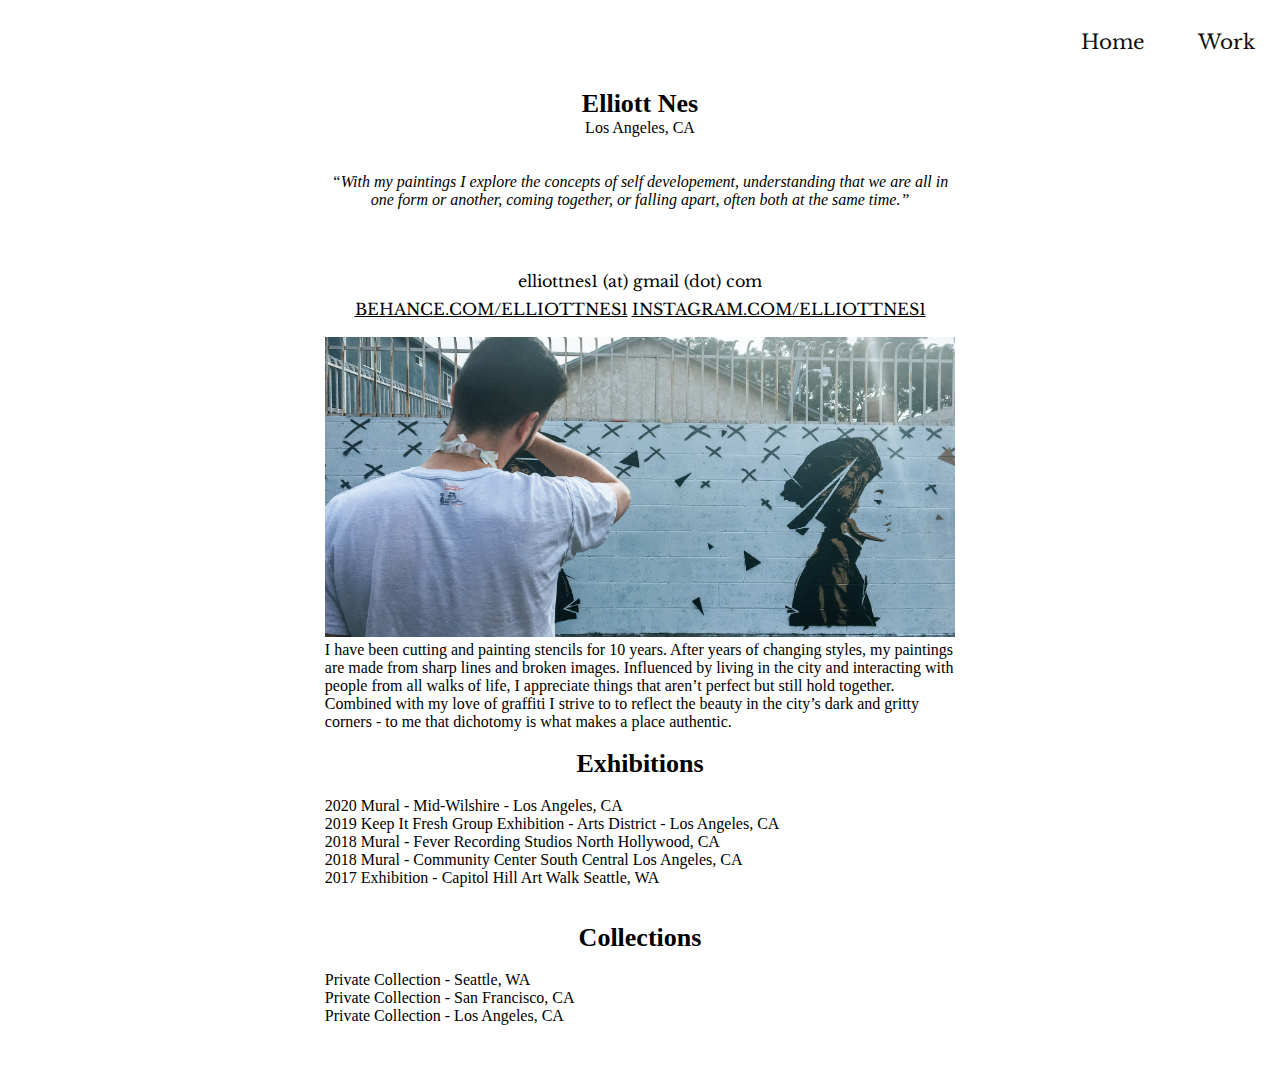
==== contact.html @ 72572454 "Ready for QA" ====
<!doctype html>

<html lang="en">

<head>
  <meta charset="utf-8">
  <title>Elliott Nes</title>
  <meta name="description" content="">
  <meta name="viewport" content="width=device-width, initial-scale=1, shrink-to-fit=no">


  <!-- NOTE: CSS -->
  <link rel="stylesheet" href="css/mainstyle.css">
  <link rel="stylesheet" href="css/lemonade.css">
  <link rel="stylesheet" href="css/aos.css" />

  <!-- NOTE: Java -->
  <script type="text/javascript" src="js/nav.js"></script>
  <script src="js/aos.js"></script>

  <!-- NOTE: Google Fonts -->
  <link href="https://fonts.googleapis.com/css2?family=Bungee+Hairline&family=Bungee+Outline&family=Libre+Baskerville:ital,wght@0,400;0,700;1,400&display=swap" rel="stylesheet">

  <!-- NOTE: Favicon -->
  <link rel="shortcut icon" type="image/jpg" href="images/favicon.jpg" />

</head>

<body>
  <script>
    AOS.init();
  </script>


  <!-- NOTE: NAV BAR -->
  <div class="header frame">
    <h1 class="page-title"></h1>
    <div class="menu">
      <a href="index.html" class="link">
        <div>Home</div>
        <div class="bar"></div>
      </a>


      <div id="myNav" class="overlay">

        <!-- Button to close the overlay navigation -->
        <a href="javascript:void(0)" class="closebtn" onclick="closeNav()">&times;</a>

        <!-- Overlay content -->
        <div class="overlay-content">
          <h6>SPRAY PAINT</h6>
          <a href="indoor.html">INDOOR</a>
          <a href="mural.html">MURALS</a>
          <H6>GRAPHIC DESIGN</H6>
          <a href="zine.html">ZINES</a>
          <a href="poster.html">POSTERS</a>
          <!-- NOTE:
          <H6>WEB DEV</H6>
          <a href="website.html">WEBSITES</a>-->
        </div>

      </div>

      <!-- Use any element to open/show the overlay navigation menu
      <h5 class="work" onclick="openNav()">WORK</h5> -->

      <a href="#" class="link">
        <div onclick="openNav()">Work</div>
        <div class="bar"></div>
      </a>





    </div>

    <div class="menu-burger">
      <div id="mySidenav" class="sidenav">
        <a href="javascript:void(0)" class="closebtn" onclick="closeNav3()">&times;</a>
        <div class="overlay-content">
          <a href="index.html">HOME</a>
          </br>
          </br>
          <h6>SPRAY PAINT</h6>
          <a href="indoor.html">INDOOR</a>
          <a href="mural.html">MURALS</a>
          <H6>GRAPHIC DESIGN</H6>
          <a href="zine.html">ZINES</a>
          <a href="poster.html">POSTERS</a>
          <!-- NOTE:
          <H6>WEB DEV</H6>
          <a href="website.html">WEBSITES</a> -->
        </div>


      </div>
      <div>
        <!-- Use any element to open the sidenav -->
        <p style="cursor:pointer;font-size:30px;" class="menu-burger" onclick="openNav3()">&#9776;
        </p>
      </div>
    </div>

  </div>

  <div>

    <!-- Overlay content -->
    <span class="bit-4"></span>
    <span class="bit-2">
      <h1 class="contact">Elliott Nes</h1>
      <p style="text-align:center">
        Los Angeles, CA
      </p><br /><br />
      <p style="font-style: oblique; text-align:center">
        “With my paintings I explore the concepts of self developement, understanding that we are all in one form or another, coming together, or falling apart, often both at the same time.”
      </p><br /><br /><br />
      <p>

        <div id="emailaddresscontact">
          elliottnes1 (at) gmail (dot) com </div>
      </p>
      <p style="text-align:center">
        <a href="behance.net/elliottnes1" id="links-contact">BEHANCE.COM/ELLIOTTNES1</a>
        <a href="instagram.com/elliotnes1" id="links-contact">INSTAGRAM.COM/ELLIOTTNES1</a><br /><br />
      </p>

      <img src="images/about.jpg" class="aboutimg"><br />
      <p>
        I have been cutting and painting stencils for 10 years. After years of changing styles, my paintings are made from sharp lines and broken images. Influenced by living in the city and interacting with people from all walks of life, I
        appreciate things that aren’t perfect but still hold together. Combined with my love of graffiti I strive to to reflect the beauty in the city’s dark and gritty corners - to me that dichotomy is what makes a place
        authentic.</br></br>
      </p>
      <h1 class="contact">Exhibitions</h1><br />
      <p>
        2020 Mural - Mid-Wilshire - Los Angeles, CA <br />
        2019 Keep It Fresh Group Exhibition - Arts District - Los Angeles, CA <br />
        2018 Mural - Fever Recording Studios
        North Hollywood, CA<br />
        2018 Mural - Community Center
        South Central Los Angeles, CA<br />
        2017 Exhibition - Capitol Hill Art Walk
        Seattle, WA<br />


      </p>
      <br />
      <br />
      <h1 class="contact">Collections</h1><br />
      <p>
        Private Collection - Seattle, WA<br />
        Private Collection - San Francisco, CA<br />
        Private Collection - Los Angeles, CA
      </p>
      <br /><br />

    </span>
    <span class="bit-4"></span>
  </div>

  </div>
</body>
---- css/mainstyle.css ----
h1 {
  font-family: 'Bungee Inline', cursive;
  font-size: 100px;
  color: black;
}

#white {
  color: white;
}

h5, h6 {
  font-family: 'Libre Baskerville', serif;
}

h3 {
  font-family: 'Libre Baskerville', serif;
  font-size: 14px
}

h2 {
  font-family: 'Libre Baskerville', serif;
  font-size: 22px
}

a {
  color: black;
}

a:hover {
  color: #AC09BC;
}

h1.alt {
  font-family: 'Bungee inline', cursive;
  color: white;
  font-size: 26px
}

h1.contact {
  font-family: 'Bungee inline', cursive;
  font-size: 26px;
  text-align: center;
}

.footerbox {
  border: 1px solid black;
  margin: 10px;
  padding: 10px 0px;
  background: white;
}

h1.footer {
  font-family: 'Bungee inline', cursive;
  color: black;
  font-size: 26px;
  text-align: center;
}

p.footer {
  text-align: center;
}

.copyright {
  margin-top: 40px;
  margin-bottom: 15px;
  font-size: 11px;
}

/* NOTE: Header/Nav */
.header {
  width: 100%;
  text-align: right;
  position: relative;
}

.page-title {
  position: absolute;
  top: -15;
  left: 0;
}

.menu-burger {
  display: none
}

@media (min-width: 50em) and (max-width: 68.75em) {
  h1 {
    font-size: 80px
  }
}

@media (max-width: 50em) {
  h1 {
    font-size: 60px
  }

  .menu {
    display: none;
  }

  .menu-burger {
    display: inline;
    position: absolute;
    top: 5px;
    right: 10px;
    z-index: 2;
  }

  .sidenav {
    height: 100%;
    /* 100% Full-height */
    width: 0;
    /* 0 width - change this with JavaScript */
    position: fixed;
    /* Stay in place */
    z-index: 8;
    /* Stay on top */
    top: 0;
    /* Stay at the top */
    right: 0;
    background-color: #2C2C2C;
    /* Black*/
    overflow-x: hidden;
    /* Disable horizontal scroll */
    transition: 0.5s;
    /* 0.5 second transition effect to slide in the sidenav */
    transition-timing-function: cubic-bezier(1, .42, .71, 1);
  }

  .overlay-content {
    position: relative;
    top: 12%;
    /* 25% from the top */
    width: 100%;
    /* 100% width */
    margin-top: 30px;
    /* 30px top margin to avoid conflict with the close button on smaller screens */
  }

  .email {
    padding: 8px;
    text-decoration: none;
    font-size: 30px;
    font-family: 'Libre Baskerville', serif;
    color: #f1f1f1;
    display: block;
    text-align: center;
  }

  .overlay-content a {
    padding: 8px;
    text-decoration: none;
    font-size: 30px;
    font-family: 'Libre Baskerville', serif;
    color: #f1f1f1;
    display: block;
    /* Display block instead of inline */
    transition: 0.3s;
    /* Transition effects on hover (color) */
  }

  .overlay-content h6 {
    font-size: 10px;
    font-family: 'Libre Baskerville', serif;
    color: #878787;
  }

  .overlay-content a:hover, #links:hover {
    color: #AC09BC;
  }

  .overlay-content p {
    font-size: 16px;
    font-family: 'Libre Baskerville', serif;
    color: #f1f1f1;
    text-align: justify;
    text-justify: inter-word;
  }

  .closebtn {
    text-decoration: none;
    position: absolute;
    top: 20px;
    right: 45px;
    font-size: 30px;
    font-family: 'Bungee Inline', cursive;
    color: #f1f1f1;
  }

  #mobile-top {
    margin-top: 70px;
  }
}

#mobile-top {
  margin-top: 50px;
}

.link {
  font-family: 'Libre Baskerville', serif;
  display: inline-block;
  padding: 15px 0;
  margin: 15px 25px;
  position: relative;
  text-decoration: none;
  color: #0f0f0f;
  font-size: 20px;
}

#linkzine {
  color: white;
}

.link:hover {
  transform: translateY(-3px);
  transition-timing-function: cubic-bezier(.17, .67, .55, .97);
}

#linkzine:hover {
  transform: translateY(-3px);
  transition-timing-function: cubic-bezier(.17, .67, .55, .97);
}

/* NOTE: CONTACT DROPDOWN */
.aboutimg {
  width: 100%;
  height: 300px;
  object-fit: cover;
}

#links {
  text-align: center;
  text-decoration: underline;
  font-size: 16px;
  font-family: 'Libre Baskerville', serif;
  color: #f1f1f1;
}

#links-contact {
  text-align: center;
  text-decoration: underline;
  font-size: 16px;
  font-family: 'Libre Baskerville', serif;
}

#emailaddress {
  text-align: center;
  font-size: 16px;
  font-family: 'Libre Baskerville', serif;
  color: #f1f1f1;
  padding: 8px;
}

#emailaddresscontact {
  text-align: center;
  font-size: 16px;
  font-family: 'Libre Baskerville', serif;
  padding: 8px;
}

.overlay {
  /* Height & width depends on how you want to reveal the overlay (see JS below) */
  height: 0%;
  width: 100%;
  position: fixed;
  /* Stay in place */
  z-index: 3;
  /* Sit on top */
  left: 0;
  bottom: 0;
  background-color: #2C2C2C;
  /* Black fallback color */
  overflow-x: hidden;
  /* Disable horizontal scroll */
  transition: 0.5s;
  /* 0.5 second transition effect to slide in or slide down the overlay (height or width, depending on reveal) */
}

/* Position the content inside the overlay */
.overlay-content {
  position: relative;
  top: 12%;
  /* 25% from the top */
  width: 100%;
  /* 100% width */
  text-align: center;
  /* Centered text/links */
  margin-top: 30px;
  /* 30px top margin to avoid conflict with the close button on smaller screens */
}

.overlay a {
  padding: 8px;
  text-decoration: none;
  font-size: 36px;
  font-family: 'Libre Baskerville', serif;
  color: #f1f1f1;
  display: block;
  /* Display block instead of inline */
  transition: 0.3s;
  /* Transition effects on hover (color) */
}

.overlay h6 {
  font-size: 16px;
  font-family: 'Libre Baskerville', serif;
  color: #878787;
}

.overlay a:hover, #links:hover, #linkzine:hover,
#links-contact:hover;

  {
  color: #AC09BC;
}

.overlay p {
  font-size: 16px;
  font-family: 'Libre Baskerville', serif;
  color: #f1f1f1;
  text-align: justify;
  text-justify: inter-word;
}

.overlay .closebtn {
  position: absolute;
  top: 20px;
  right: 45px;
  font-size: 60px;
  font-family: 'Bungee Inline', cursive;
}

@media screen and (max-height: 450px) {
  .overlay a {
    font-size: 20px
  }

  .overlay .closebtn {
    font-size: 40px;
    top: 15px;
    right: 35px;
  }
}

#top-margin {
  margin-top: 60px;
}

#footer-margin {
  margin-top: 40px;
}

#muraltext {
  margin-top: -12px;
}

.date {
  text-align: right;
}

.bg-black {
  background-color: #1C1C1C
}

.muralheight {
  width: 100%;
  height: 450px;
  object-fit: cover;
  margin-top: 20px;
}

.posterheight {
  width: 100%;
  object-fit: cover;
  margin-top: 20px;
}

.zineheight {
  width: 100%;
  object-fit: cover;
  margin-top: 20px;
  border: 1px black solid
}
---- css/lemonade.css ----
* {
  margin: 0;
  padding: 0;
  box-sizing: border-box;
}

.frame {
  margin: 0 auto;
  max-width: 100%;
}

.frame:after {
  content: "";
  display: table;
  clear: both;
}

[class*='bit-'] {
  float: left;
  padding: 0.3em;
}

.bit-1 {
  width: 100%;
}

.bit-2 {
  width: 50%;
}

.bit-3 {
  width: 33.33333%;
}

.bit-3-zine-page {
  width: 33.33333%;
}

.bit-4 {
  width: 25%;
}

.bit-5 {
  width: 20%;
}

.bit-6 {
  width: 16.66667%;
}

.bit-7 {
  width: 14.28571%;
}

.bit-8 {
  width: 12.5%;
}

.bit-9 {
  width: 11.11111%;
}

.bit-10 {
  width: 10%;
}

.bit-11 {
  width: 9.09091%;
}

.bit-12 {
  width: 8.33333%;
}

.bit-25 {
  width: 25%;
}

.bit-4percent {
  width: 4%;
}

.bit-125 {
  width: 12.5%;
}

.bit-15 {
  width: 15%;
}

.bit-33 {
  width: 33%;
}

.bit-40 {
  width: 40%;
}

.bit-60 {
  width: 60%;
}

.bit-75 {
  width: 75%;
}

@media (max-width: 30em) {
  .bit-1 {
    width: 100%;
  }

  .bit-2 {
    width: 100%;
  }

  .bit-3 {
    width: 100%;
  }

  .bit-3-zine-page {
    width: 50%;
  }

  .bit-4 {
    width: 100%;
  }

  .bit-5 {
    width: 100%;
  }

  .bit-6 {
    width: 100%;
  }

  .bit-7 {
    width: 100%;
  }

  .bit-8 {
    width: 100%;
  }

  .bit-9 {
    width: 100%;
  }

  .bit-10 {
    width: 100%;
  }

  .bit-11 {
    width: 100%;
  }

  .bit-12 {
    width: 100%;
  }
}

@media (min-width: 30em) and (max-width: 50em) {

  .bit-4,
  .bit-6,
  .bit-8,
  .bit-10,
  .bit-12 {
    width: 50%;
  }

  .bit-33 {
    width: 48%
  }

  .bit-15 {
    width: 0%
  }

  .bit-40,
  .bit-5 {
    width: 33%;
  }

  .bit-1,
  .bit-2,
  .bit-3,
  .bit-7,
  .bit-9,
  .bit-11 {
    width: 100%;
  }

  .bit-3-zine-page {
    width: 50%;
  }
}

@media (min-width: 50em) and (max-width: 68.75em) {

  .bit-2,
  .bit-7 {
    width: 100%;
  }

  .bit-4,
  .bit-8,
  .bit-10,
  .bit-12 {
    width: 50%;
  }
}
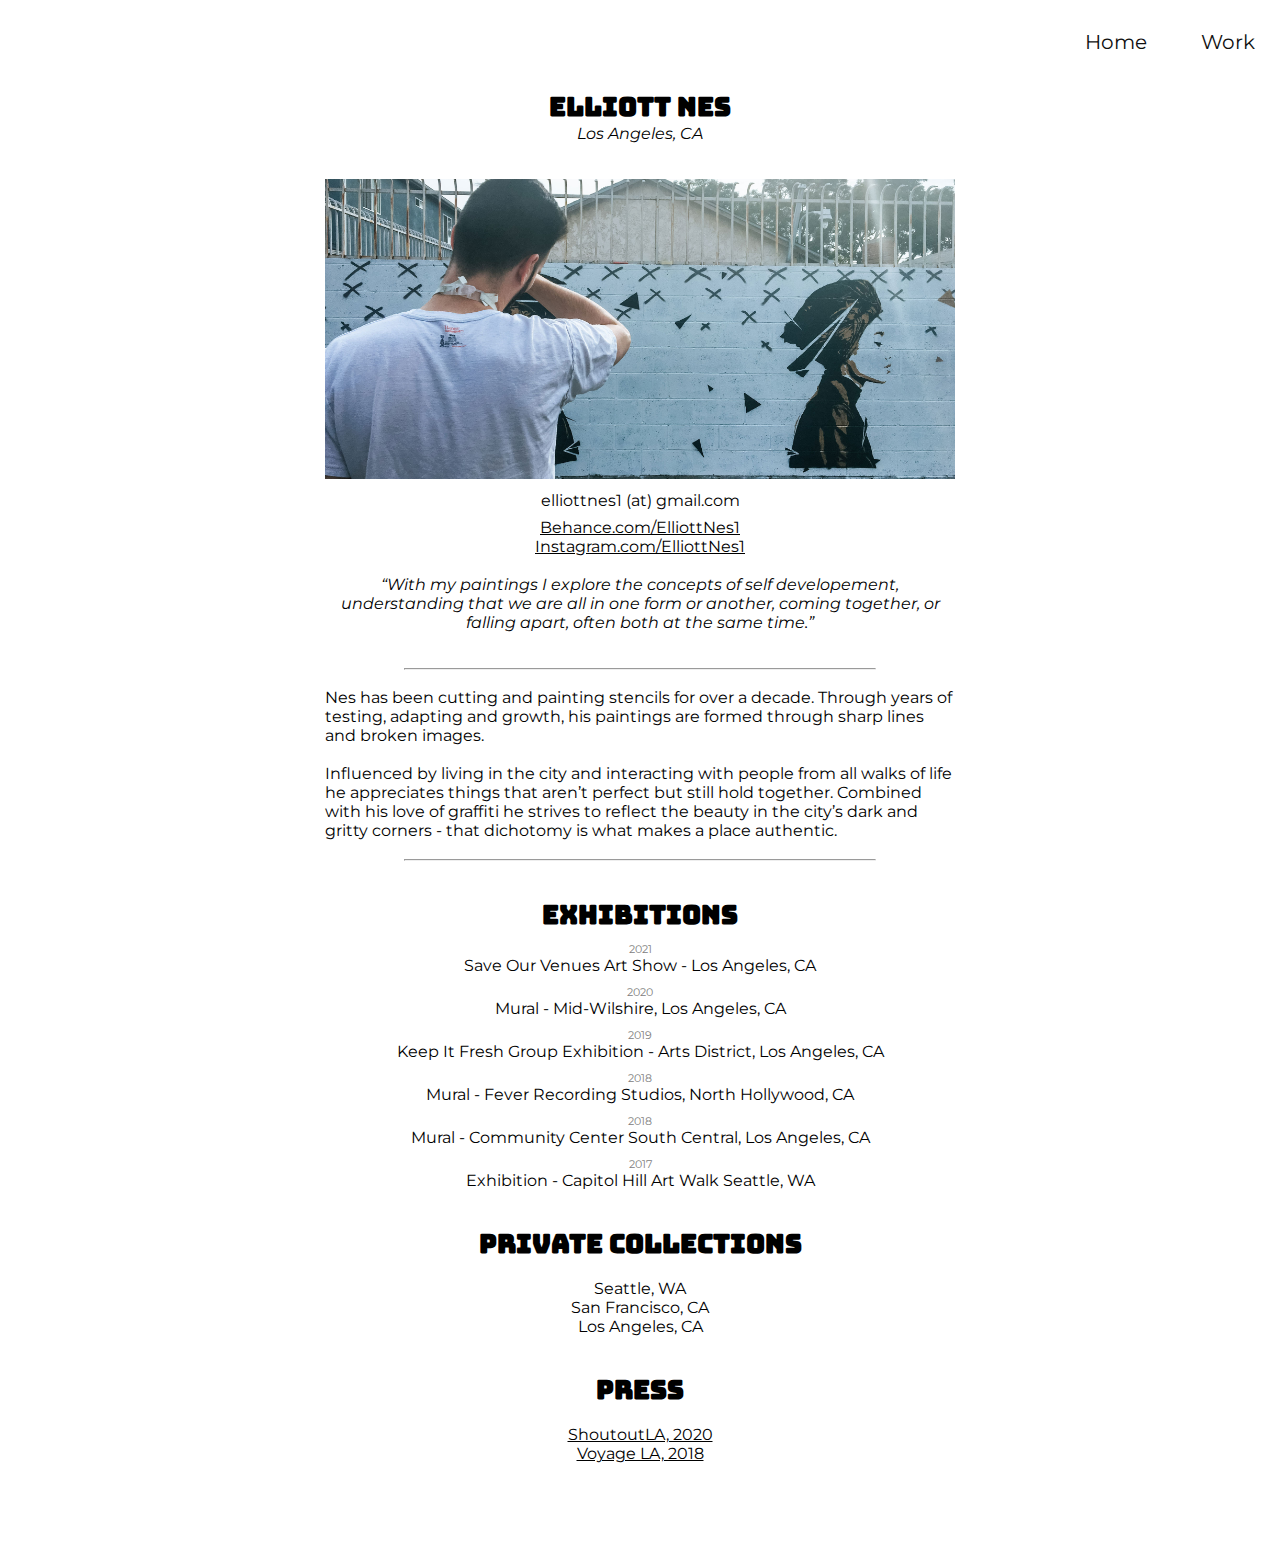
==== commit cc8b647e: "Added Posters and Art Show to Contact" ====
--- a/contact.html
+++ b/contact.html
@@ -19,7 +19,10 @@
   <script src="js/aos.js"></script>
 
   <!-- NOTE: Google Fonts -->
-  <link href="https://fonts.googleapis.com/css2?family=Bungee+Hairline&family=Bungee+Outline&family=Libre+Baskerville:ital,wght@0,400;0,700;1,400&display=swap" rel="stylesheet">
+  <link
+    href="https://fonts.googleapis.com/css2?family=Bungee+Inline&family=Montserrat:ital,wght@0,300;0,600;1,400&display=swap"
+    rel="stylesheet">
+
 
   <!-- NOTE: Favicon -->
   <link rel="shortcut icon" type="image/jpg" href="images/favicon.jpg" />
@@ -49,9 +52,9 @@
 
         <!-- Overlay content -->
         <div class="overlay-content">
-          <h6>SPRAY PAINT</h6>
+          <h6>ARTWORK</h6>
           <a href="indoor.html">INDOOR</a>
-          <a href="mural.html">MURALS</a>
+          <a href="mural.html">OUTDOOR</a>
           <H6>GRAPHIC DESIGN</H6>
           <a href="zine.html">ZINES</a>
           <a href="poster.html">POSTERS</a>
@@ -83,9 +86,9 @@
           <a href="index.html">HOME</a>
           </br>
           </br>
-          <h6>SPRAY PAINT</h6>
+          <h6>ARTWORK</h6>
           <a href="indoor.html">INDOOR</a>
-          <a href="mural.html">MURALS</a>
+          <a href="mural.html">OUTDOOR</a>
           <H6>GRAPHIC DESIGN</H6>
           <a href="zine.html">ZINES</a>
           <a href="poster.html">POSTERS</a>
@@ -106,56 +109,96 @@
   </div>
 
   <div>
-
-    <!-- Overlay content -->
     <span class="bit-4"></span>
     <span class="bit-2">
-      <h1 class="contact">Elliott Nes</h1>
-      <p style="text-align:center">
+      <h1 class="contact_mobile">Elliott Nes</h1>
+      <p style="text-align:center; font-style: oblique">
         Los Angeles, CA
       </p><br /><br />
+      <img src="images/about.jpg" class="aboutimg"><br />
+
+
+      <p>
+        <div id="emailaddresscontact">
+          elliottnes1 (at) gmail.com </div>
+      </p>
+      <p style="text-align:center">
+        <a href="https://www.behance.net/elliottnes1" target="_blank"
+          id="links-contact">Behance.com/ElliottNes1</a></br>
+        <a href="https://www.instagram.com/elliottnes1/" target="_blank"
+          id="links-contact">Instagram.com/ElliottNes1</a><br /><br />
+      </p>
+
       <p style="font-style: oblique; text-align:center">
-        “With my paintings I explore the concepts of self developement, understanding that we are all in one form or another, coming together, or falling apart, often both at the same time.”
-      </p><br /><br /><br />
+        “With my paintings I explore the concepts of self developement, understanding that we are all in one form or
+        another, coming together, or falling apart, often both at the same time.”
+      </p><br /><br />
+      <hr /><br />
+
+
       <p>
-
-        <div id="emailaddresscontact">
-          elliottnes1 (at) gmail (dot) com </div>
-      </p>
-      <p style="text-align:center">
-        <a href="behance.net/elliottnes1" id="links-contact">BEHANCE.COM/ELLIOTTNES1</a>
-        <a href="instagram.com/elliotnes1" id="links-contact">INSTAGRAM.COM/ELLIOTTNES1</a><br /><br />
-      </p>
-
-      <img src="images/about.jpg" class="aboutimg"><br />
-      <p>
-        I have been cutting and painting stencils for 10 years. After years of changing styles, my paintings are made from sharp lines and broken images. Influenced by living in the city and interacting with people from all walks of life, I
-        appreciate things that aren’t perfect but still hold together. Combined with my love of graffiti I strive to to reflect the beauty in the city’s dark and gritty corners - to me that dichotomy is what makes a place
-        authentic.</br></br>
-      </p>
-      <h1 class="contact">Exhibitions</h1><br />
-      <p>
-        2020 Mural - Mid-Wilshire - Los Angeles, CA <br />
-        2019 Keep It Fresh Group Exhibition - Arts District - Los Angeles, CA <br />
-        2018 Mural - Fever Recording Studios
-        North Hollywood, CA<br />
-        2018 Mural - Community Center
-        South Central Los Angeles, CA<br />
-        2017 Exhibition - Capitol Hill Art Walk
-        Seattle, WA<br />
-
-
-      </p>
+        Nes has been cutting and painting stencils for over a decade. Through years of testing, adapting and growth, his
+        paintings are formed through sharp lines and broken images.
+        </br></br>Influenced by living in the city and interacting with people from all walks of life he appreciates
+        things that aren’t perfect but still hold together. Combined with his love of graffiti he strives to reflect the
+        beauty in the city’s
+        dark and gritty corners - that dichotomy is what makes a place authentic.</br> </br>
+        <hr /> </br> </br>
+      </p>
+
+      <h1 class="contact_mobile">Exhibitions</h1>
+      <p class="footer" id="contact_date">
+        2021
+      </p>
+      <p class="footer">
+        Save Our Venues Art Show - Los Angeles, CA
+      </p>
+      <p class="footer" id="contact_date">
+        2020
+      </p>
+      <p class="footer">
+        Mural - Mid-Wilshire, Los Angeles, CA
+      </p>
+      <p class="footer" id="contact_date">
+        2019
+      </p>
+      <p class="footer">
+        Keep It Fresh Group Exhibition - Arts District, Los Angeles, CA
+      </p>
+      <p class="footer" id="contact_date">
+        2018
+      </p>
+      <p class="footer">
+        Mural - Fever Recording Studios, North Hollywood, CA
+      </p>
+      <p class="footer" id="contact_date">
+        2018
+      </p>
+      <p class="footer">
+        Mural - Community Center South Central, Los Angeles, CA
+      </p>
+      <p class="footer" id="contact_date">
+        2017
+      </p>
+      <p class="footer">
+        Exhibition - Capitol Hill Art Walk Seattle, WA
+      </p>
+
       <br />
       <br />
-      <h1 class="contact">Collections</h1><br />
-      <p>
-        Private Collection - Seattle, WA<br />
-        Private Collection - San Francisco, CA<br />
-        Private Collection - Los Angeles, CA
+      <h1 class="contact_mobile"> Private Collections</h1><br />
+      <p class="footer">
+        Seattle, WA<br />
+        San Francisco, CA<br />
+        Los Angeles, CA
       </p>
       <br /><br />
-
+      <h1 class="contact_mobile">Press</h1><br />
+      <p class="footer">
+        <a href="https://shoutoutla.com/meet-elliott-nes-artist/" target="_blank"> ShoutoutLA, 2020</a><br />
+        <a href="http://voyagela.com/interview/meet-elliott-nes-elliott-nes-mid-city/" target="_blank">
+          Voyage LA, 2018</a><br /><br /><br /><br /><br /><br />
+      </p>
     </span>
     <span class="bit-4"></span>
   </div>
--- a/css/mainstyle.css
+++ b/css/mainstyle.css
@@ -1,5 +1,5 @@
 h1 {
-  font-family: 'Bungee Inline', cursive;
+  font-family: 'Bungee Inline', sans-serif;
   font-size: 100px;
   color: black;
 }
@@ -8,36 +8,39 @@
   color: white;
 }
 
-h5, h6 {
-  font-family: 'Libre Baskerville', serif;
+h5,
+h6,
+p {
+  font-family: 'Montserrat', sans-serif;
 }
 
 h3 {
-  font-family: 'Libre Baskerville', serif;
+  font-family: 'Montserrat', sans-serif;
   font-size: 14px
 }
 
 h2 {
-  font-family: 'Libre Baskerville', serif;
+  font-family: 'Montserrat', sans-serif;
   font-size: 22px
+}
+
+hr {
+  width: 75%;
+  margin: auto;
 }
 
 a {
   color: black;
 }
 
-a:hover {
-  color: #AC09BC;
-}
-
 h1.alt {
-  font-family: 'Bungee inline', cursive;
+  font-family: 'Bungee inline', sans-serif;
   color: white;
   font-size: 26px
 }
 
 h1.contact {
-  font-family: 'Bungee inline', cursive;
+  font-family: 'Bungee inline', sans-serif;
   font-size: 26px;
   text-align: center;
 }
@@ -50,7 +53,7 @@
 }
 
 h1.footer {
-  font-family: 'Bungee inline', cursive;
+  font-family: 'Bungee inline', sans-serif;
   color: black;
   font-size: 26px;
   text-align: center;
@@ -141,7 +144,7 @@
     padding: 8px;
     text-decoration: none;
     font-size: 30px;
-    font-family: 'Libre Baskerville', serif;
+    font-family: 'Montserrat', sans-serif;
     color: #f1f1f1;
     display: block;
     text-align: center;
@@ -151,7 +154,7 @@
     padding: 8px;
     text-decoration: none;
     font-size: 30px;
-    font-family: 'Libre Baskerville', serif;
+    font-family: 'Montserrat', sans-serif;
     color: #f1f1f1;
     display: block;
     /* Display block instead of inline */
@@ -161,17 +164,18 @@
 
   .overlay-content h6 {
     font-size: 10px;
-    font-family: 'Libre Baskerville', serif;
+    font-family: 'Montserrat', sans-serif;
     color: #878787;
   }
 
-  .overlay-content a:hover, #links:hover {
+  .overlay-content a:hover,
+  #links:hover {
     color: #AC09BC;
   }
 
   .overlay-content p {
     font-size: 16px;
-    font-family: 'Libre Baskerville', serif;
+    font-family: 'Montserrat', sans-serif;
     color: #f1f1f1;
     text-align: justify;
     text-justify: inter-word;
@@ -197,7 +201,7 @@
 }
 
 .link {
-  font-family: 'Libre Baskerville', serif;
+  font-family: 'Montserrat', sans-serif;
   display: inline-block;
   padding: 15px 0;
   margin: 15px 25px;
@@ -211,11 +215,6 @@
   color: white;
 }
 
-.link:hover {
-  transform: translateY(-3px);
-  transition-timing-function: cubic-bezier(.17, .67, .55, .97);
-}
-
 #linkzine:hover {
   transform: translateY(-3px);
   transition-timing-function: cubic-bezier(.17, .67, .55, .97);
@@ -232,21 +231,22 @@
   text-align: center;
   text-decoration: underline;
   font-size: 16px;
-  font-family: 'Libre Baskerville', serif;
+  font-family: 'Montserrat', sans-serif;
   color: #f1f1f1;
+  font-weight: 300;
 }
 
 #links-contact {
   text-align: center;
   text-decoration: underline;
   font-size: 16px;
-  font-family: 'Libre Baskerville', serif;
+  font-family: 'Montserrat', sans-serif;
 }
 
 #emailaddress {
   text-align: center;
   font-size: 16px;
-  font-family: 'Libre Baskerville', serif;
+  font-family: 'Montserrat', sans-serif;
   color: #f1f1f1;
   padding: 8px;
 }
@@ -254,7 +254,7 @@
 #emailaddresscontact {
   text-align: center;
   font-size: 16px;
-  font-family: 'Libre Baskerville', serif;
+  font-family: 'Montserrat', sans-serif;
   padding: 8px;
 }
 
@@ -290,33 +290,34 @@
 }
 
 .overlay a {
-  padding: 8px;
   text-decoration: none;
   font-size: 36px;
-  font-family: 'Libre Baskerville', serif;
+  font-family: 'Montserrat', sans-serif;
   color: #f1f1f1;
   display: block;
   /* Display block instead of inline */
   transition: 0.3s;
   /* Transition effects on hover (color) */
+  font-weight: 600;
 }
 
 .overlay h6 {
   font-size: 16px;
-  font-family: 'Libre Baskerville', serif;
+  font-family: 'Montserrat', sans-serif;
   color: #878787;
 }
 
-.overlay a:hover, #links:hover, #linkzine:hover,
-#links-contact:hover;
-
-  {
+.overlay a:hover,
+#links:hover,
+#linkzine:hover,
+#links-contact:hover,
+#padding8:hover {
   color: #AC09BC;
 }
 
 .overlay p {
   font-size: 16px;
-  font-family: 'Libre Baskerville', serif;
+  font-family: 'Montserrat', serif;
   color: #f1f1f1;
   text-align: justify;
   text-justify: inter-word;
@@ -354,6 +355,10 @@
   margin-top: -12px;
 }
 
+#padding8 {
+  padding: 8px;
+}
+
 .date {
   text-align: right;
 }
@@ -373,6 +378,8 @@
   width: 100%;
   object-fit: cover;
   margin-top: 20px;
+  padding: 10px;
+  border: 1px solid lightgrey;
 }
 
 .zineheight {
@@ -380,4 +387,38 @@
   object-fit: cover;
   margin-top: 20px;
   border: 1px black solid
+}
+
+#contact_date {
+  color: grey;
+  font-size: 11px;
+  padding-top: 10px;
+}
+
+#font_16 {
+  font-size: 16px;
+  text-decoration: underline;
+  font-weight: 300;
+}
+
+h1.contact {
+  font-family: 'Bungee inline', sans-serif;
+  font-size: 26px;
+  text-align: center;
+  color: white;
+}
+
+h1.contact_mobile {
+  font-family: 'Bungee inline', sans-serif;
+  font-size: 26px;
+  text-align: center;
+  color: black;
+}
+
+p.footer {
+  text-align: center;
+}
+
+a:hover {
+  color: #AC09BC;
 }--- a/css/lemonade.css
+++ b/css/lemonade.css
@@ -44,6 +44,10 @@
   width: 20%;
 }
 
+.bit-50 {
+  width: 20%;
+}
+
 .bit-6 {
   width: 16.66667%;
 }
@@ -129,6 +133,11 @@
     width: 100%;
   }
 
+  .bit-40,
+  .bit-50 {
+    width: 33%;
+  }
+
   .bit-6 {
     width: 100%;
   }
@@ -155,6 +164,14 @@
 
   .bit-12 {
     width: 100%;
+  }
+
+  .bit-33 {
+    width: 48%
+  }
+
+  .bit-15 {
+    width: 0%
   }
 }
 
@@ -177,7 +194,7 @@
   }
 
   .bit-40,
-  .bit-5 {
+  .bit-50 {
     width: 33%;
   }
 
@@ -202,6 +219,10 @@
     width: 100%;
   }
 
+  .bit-50 {
+    width: 20%;
+  }
+
   .bit-4,
   .bit-8,
   .bit-10,
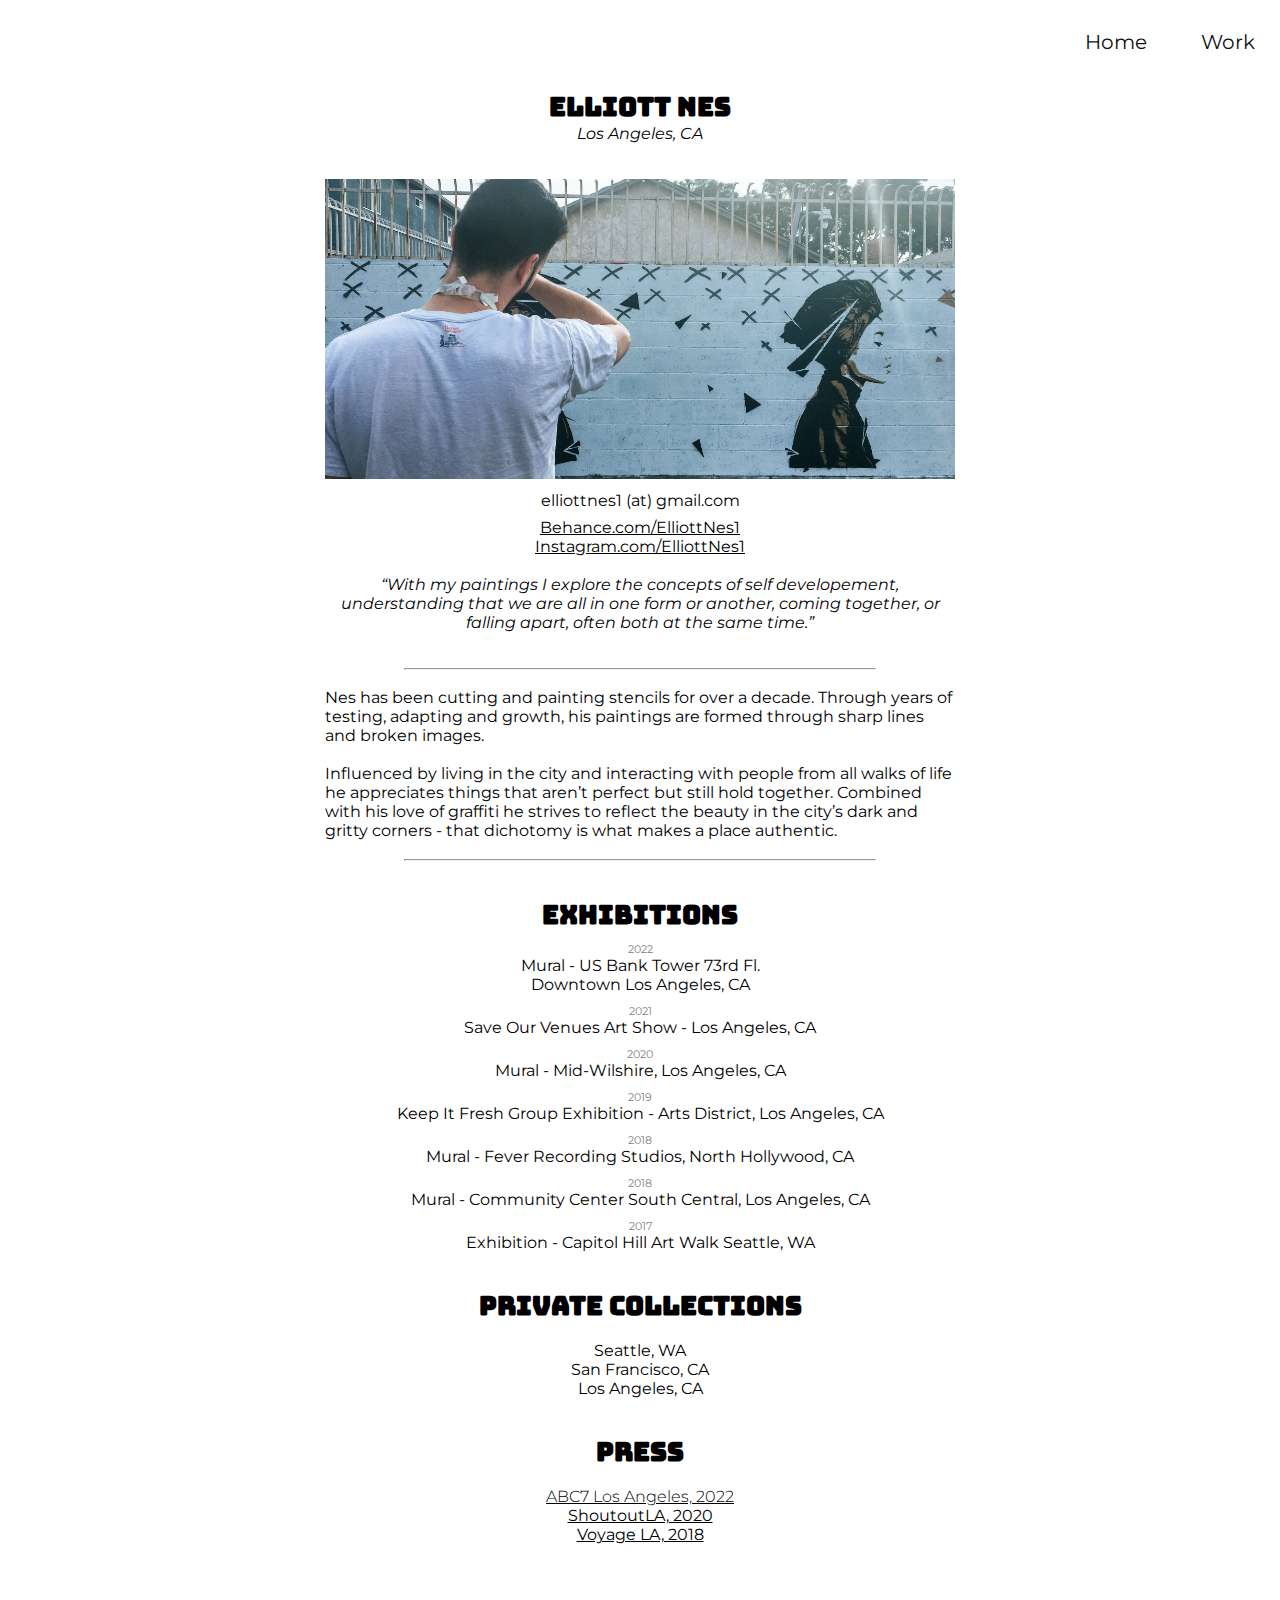
==== commit ac4825a2: "Google Analytics" ====
--- a/contact.html
+++ b/contact.html
@@ -3,6 +3,15 @@
 <html lang="en">
 
 <head>
+  <!-- Google tag (gtag.js) -->
+  <script async src="https://www.googletagmanager.com/gtag/js?id=G-DME1W76YSR"></script>
+  <script>
+    window.dataLayer = window.dataLayer || [];
+    function gtag() { dataLayer.push(arguments); }
+    gtag('js', new Date());
+
+    gtag('config', 'G-DME1W76YSR');
+  </script>
   <meta charset="utf-8">
   <title>Elliott Nes</title>
   <meta name="description" content="">
@@ -148,6 +157,12 @@
 
       <h1 class="contact_mobile">Exhibitions</h1>
       <p class="footer" id="contact_date">
+            2022
+          </p>
+          <p class="footer">
+            Mural - US Bank Tower 73rd Fl. <br/>Downtown Los Angeles, CA
+      </p>
+      <p class="footer" id="contact_date">
         2021
       </p>
       <p class="footer">
@@ -195,6 +210,8 @@
       <br /><br />
       <h1 class="contact_mobile">Press</h1><br />
       <p class="footer">
+        <a href="https://abc7.com/us-bank-tower-art-graffiti-street/11664769/" target="_blank" id="font_16"> ABC7 Los Angeles,
+        2022</a><br/>
         <a href="https://shoutoutla.com/meet-elliott-nes-artist/" target="_blank"> ShoutoutLA, 2020</a><br />
         <a href="http://voyagela.com/interview/meet-elliott-nes-elliott-nes-mid-city/" target="_blank">
           Voyage LA, 2018</a><br /><br /><br /><br /><br /><br />
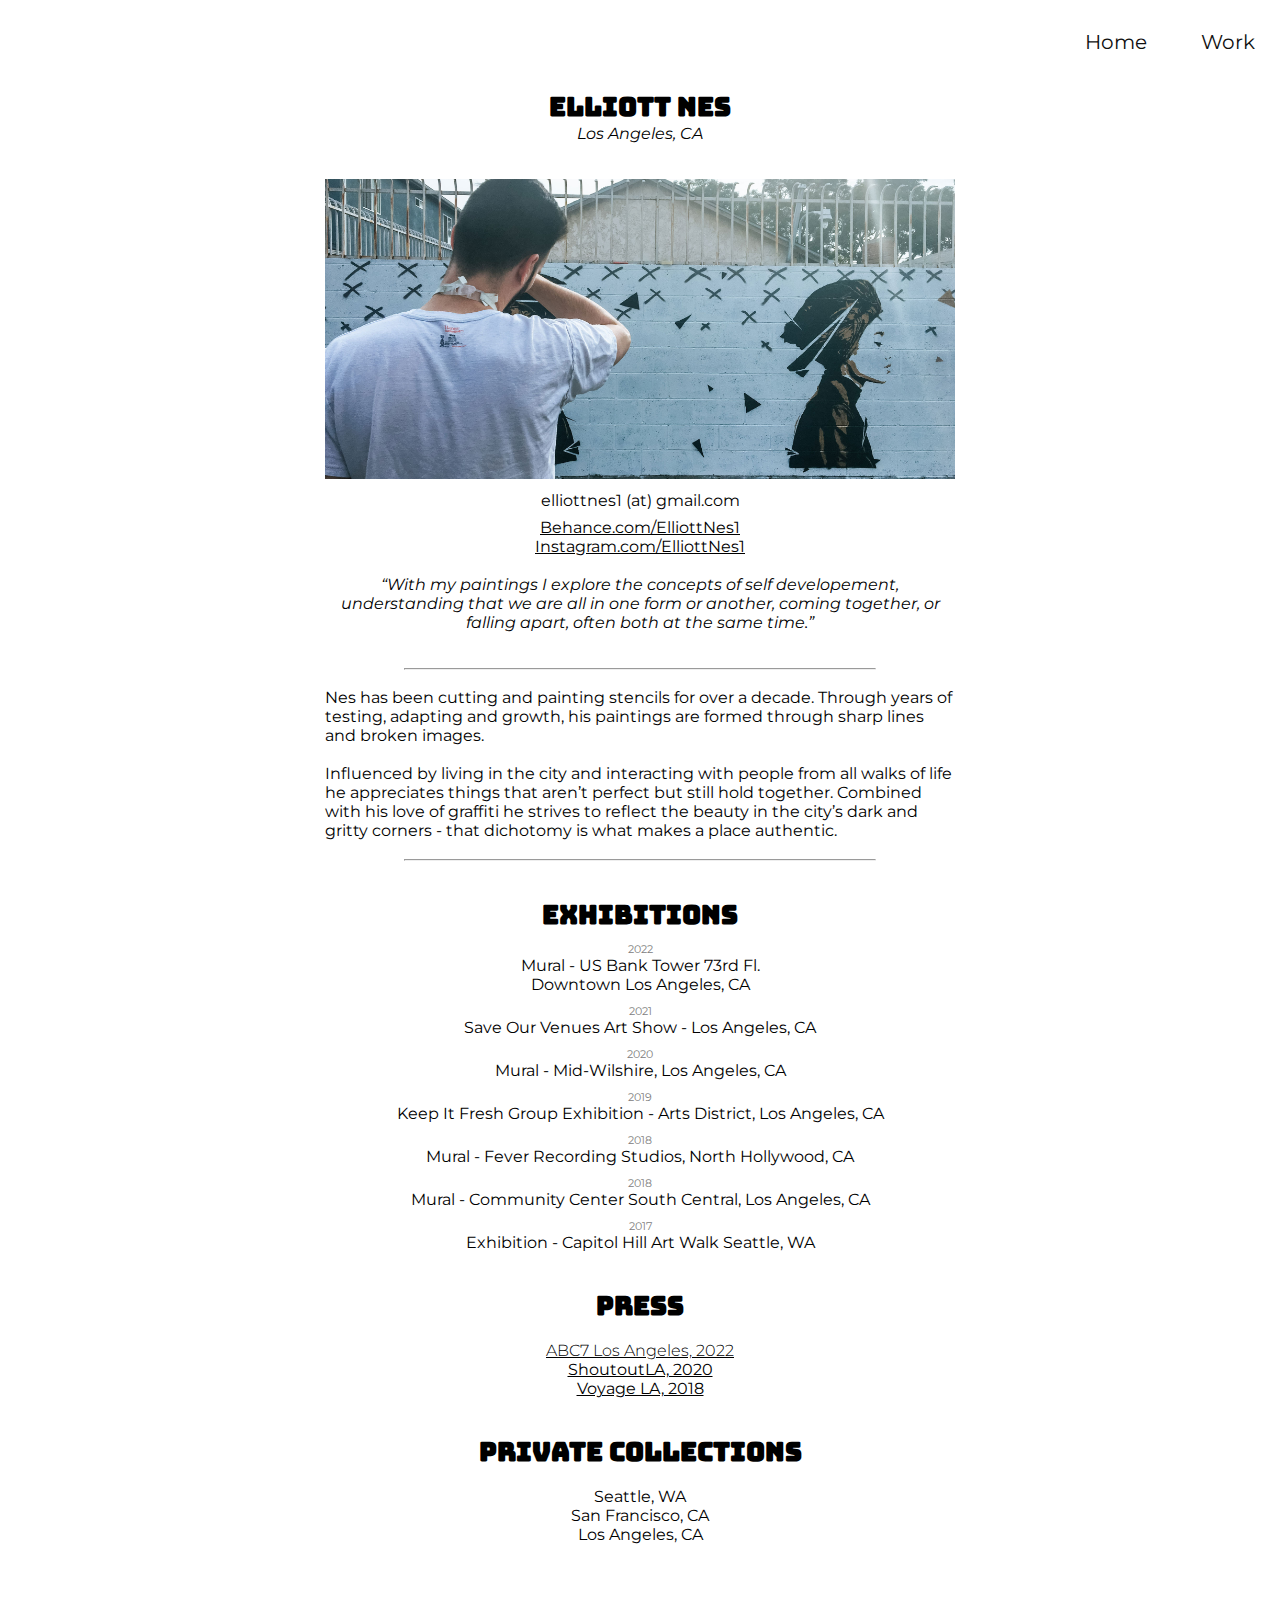
==== commit e41dd492: "UPDATES (new mural/painting/posters)" ====
--- a/contact.html
+++ b/contact.html
@@ -199,14 +199,7 @@
         Exhibition - Capitol Hill Art Walk Seattle, WA
       </p>
 
-      <br />
-      <br />
-      <h1 class="contact_mobile"> Private Collections</h1><br />
-      <p class="footer">
-        Seattle, WA<br />
-        San Francisco, CA<br />
-        Los Angeles, CA
-      </p>
+     
       <br /><br />
       <h1 class="contact_mobile">Press</h1><br />
       <p class="footer">
@@ -214,8 +207,17 @@
         2022</a><br/>
         <a href="https://shoutoutla.com/meet-elliott-nes-artist/" target="_blank"> ShoutoutLA, 2020</a><br />
         <a href="http://voyagela.com/interview/meet-elliott-nes-elliott-nes-mid-city/" target="_blank">
-          Voyage LA, 2018</a><br /><br /><br /><br /><br /><br />
-      </p>
+          Voyage LA, 2018</a>
+      </p>
+       <br />
+      <br />
+      <h1 class="contact_mobile"> Private Collections</h1><br />
+      <p class="footer">
+        Seattle, WA<br />
+        San Francisco, CA<br />
+        Los Angeles, CA
+      </p>
+      <br /><br /><br /><br /><br /><br />
     </span>
     <span class="bit-4"></span>
   </div>
--- a/css/mainstyle.css
+++ b/css/mainstyle.css
@@ -2,6 +2,7 @@
   font-family: 'Bungee Inline', sans-serif;
   font-size: 100px;
   color: black;
+
 }
 
 #white {
@@ -86,17 +87,286 @@
   display: none
 }
 
+
+#mobile-top {
+  margin-top: 50px;
+}
+
+.link {
+  font-family: 'Montserrat', sans-serif;
+  display: inline-block;
+  padding: 15px 0;
+  margin: 15px 25px;
+  position: relative;
+  text-decoration: none;
+  color: #0f0f0f;
+  font-size: 20px;
+}
+
+#linkzine {
+  color: white;
+}
+
+#linkzine:hover {
+  transform: translateY(-3px);
+  transition-timing-function: cubic-bezier(.17, .67, .55, .97);
+}
+
+/* NOTE: CONTACT DROPDOWN */
+.aboutimg {
+  width: 100%;
+  height: 300px;
+  object-fit: cover;
+}
+
+#links {
+  text-align: center;
+  text-decoration: underline;
+  font-size: 16px;
+  font-family: 'Montserrat', sans-serif;
+  color: #f1f1f1;
+  font-weight: 300;
+}
+
+#links-contact {
+  text-align: center;
+  text-decoration: underline;
+  font-size: 16px;
+  font-family: 'Montserrat', sans-serif;
+}
+
+#emailaddress {
+  text-align: center;
+  font-size: 16px;
+  font-family: 'Montserrat', sans-serif;
+  color: #f1f1f1;
+  padding: 8px;
+}
+
+#emailaddresscontact {
+  text-align: center;
+  font-size: 16px;
+  font-family: 'Montserrat', sans-serif;
+  padding: 8px;
+}
+
+.overlay {
+  /* Height & width depends on how you want to reveal the overlay (see JS below) */
+  height: 0%;
+  width: 100%;
+  position: fixed;
+  /* Stay in place */
+  z-index: 3;
+  /* Sit on top */
+  left: 0;
+  bottom: 0;
+  background-color: #2C2C2C;
+  /* Black fallback color */
+  overflow-x: hidden;
+  /* Disable horizontal scroll */
+  transition: 0.5s;
+  /* 0.5 second transition effect to slide in or slide down the overlay (height or width, depending on reveal) */
+}
+
+/* Position the content inside the overlay */
+.overlay-content {
+  position: relative;
+  top: 12%;
+  /* 25% from the top */
+  width: 100%;
+  /* 100% width */
+  text-align: center;
+  /* Centered text/links */
+  margin-top: 30px;
+  /* 30px top margin to avoid conflict with the close button on smaller screens */
+}
+
+.overlay a {
+  text-decoration: none;
+  font-size: 36px;
+  font-family: 'Montserrat', sans-serif;
+  color: #f1f1f1;
+  display: block;
+  /* Display block instead of inline */
+  transition: 0.3s;
+  /* Transition effects on hover (color) */
+  font-weight: 600;
+}
+
+.overlay h6 {
+  font-size: 16px;
+  font-family: 'Montserrat', sans-serif;
+  color: #878787;
+}
+
+.overlay a:hover,
+#links:hover,
+#linkzine:hover,
+#links-contact:hover,
+#padding8:hover {
+  color: #AC09BC;
+}
+
+.overlay p {
+  font-size: 16px;
+  font-family: 'Montserrat', serif;
+  color: #f1f1f1;
+  text-align: justify;
+  text-justify: inter-word;
+}
+
+.overlay .closebtn {
+  position: absolute;
+  top: 20px;
+  right: 45px;
+  font-size: 60px;
+  font-family: 'Bungee Inline', cursive;
+}
+
+@media screen and (max-height: 450px) {
+  .overlay a {
+    font-size: 20px
+  }
+
+  .overlay .closebtn {
+    font-size: 40px;
+    top: 15px;
+    right: 35px;
+  }
+}
+
+#top-margin {
+  margin-top: 60px;
+}
+
+#footer-margin {
+  margin-top: 40px;
+}
+
+#muraltext {
+  margin-top: -12px;
+}
+
+#padding8 {
+  padding: 8px;
+}
+
+.date {
+  text-align: right;
+}
+
+.bg-black {
+  background-color: #1C1C1C
+}
+
+.muralheight {
+  width: 100%;
+  height: 450px;
+  object-fit: cover;
+  margin-top: 20px;
+}
+
+.posterheight {
+  width: 100%;
+  object-fit: cover;
+  margin-top: 20px;
+  padding: 10px;
+  border: 1px solid lightgrey;
+}
+
+.zineheight {
+  width: 100%;
+  object-fit: cover;
+  margin-top: 20px;
+  border: 1px black solid
+}
+
+.mischeight{
+  width: 100%;
+  height: 300px;
+  object-fit: cover;
+  padding: 5px;
+  margin-top: 20px;
+  border: 1px black solid;
+  cursor: pointer;
+}
+.mischeight:hover{
+  opacity: 70%;
+  transition: 0.3s;
+}
+#contact_date {
+  color: grey;
+  font-size: 11px;
+  padding-top: 10px;
+}
+
+#font_16 {
+  font-size: 16px;
+  text-decoration: underline;
+  font-weight: 300;
+}
+
+h1.contact {
+  font-family: 'Bungee inline', sans-serif;
+  font-size: 26px;
+  text-align: center;
+  color: white;
+}
+
+h1.contact_mobile {
+  font-family: 'Bungee inline', sans-serif;
+  font-size: 26px;
+  text-align: center;
+  color: black;
+}
+
+p.footer {
+  text-align: center;
+}
+
+a:hover {
+  color: #AC09BC;
+}
+
 @media (min-width: 50em) and (max-width: 68.75em) {
   h1 {
-    font-size: 80px
+    font-size: 80px;
   }
 }
 
 @media (max-width: 50em) {
   h1 {
-    font-size: 60px
-  }
-
+    font-size: 35px
+  }
+  .page-title {
+    position: absolute;
+    top: 15px;
+    left: 5px;
+  }
+  
+  .posterheight {
+      width: 100%;
+      object-fit: cover;
+      margin-top: 10px;
+      padding: 5px;
+      border: .5px solid lightgrey;
+  }
+  .mischeight{
+    width: 100%;
+    height: 100px;
+    object-fit: cover;
+    padding: 5px;
+    margin-top: 10px;
+    border: .5px black solid;
+    cursor: pointer;
+  }
+  .muralheight {
+    width: 100%;
+    height: 250px;
+    object-fit: cover;
+    margin-top: 20px;
+  }
+  
   .menu {
     display: none;
   }
@@ -195,230 +465,3 @@
     margin-top: 70px;
   }
 }
-
-#mobile-top {
-  margin-top: 50px;
-}
-
-.link {
-  font-family: 'Montserrat', sans-serif;
-  display: inline-block;
-  padding: 15px 0;
-  margin: 15px 25px;
-  position: relative;
-  text-decoration: none;
-  color: #0f0f0f;
-  font-size: 20px;
-}
-
-#linkzine {
-  color: white;
-}
-
-#linkzine:hover {
-  transform: translateY(-3px);
-  transition-timing-function: cubic-bezier(.17, .67, .55, .97);
-}
-
-/* NOTE: CONTACT DROPDOWN */
-.aboutimg {
-  width: 100%;
-  height: 300px;
-  object-fit: cover;
-}
-
-#links {
-  text-align: center;
-  text-decoration: underline;
-  font-size: 16px;
-  font-family: 'Montserrat', sans-serif;
-  color: #f1f1f1;
-  font-weight: 300;
-}
-
-#links-contact {
-  text-align: center;
-  text-decoration: underline;
-  font-size: 16px;
-  font-family: 'Montserrat', sans-serif;
-}
-
-#emailaddress {
-  text-align: center;
-  font-size: 16px;
-  font-family: 'Montserrat', sans-serif;
-  color: #f1f1f1;
-  padding: 8px;
-}
-
-#emailaddresscontact {
-  text-align: center;
-  font-size: 16px;
-  font-family: 'Montserrat', sans-serif;
-  padding: 8px;
-}
-
-.overlay {
-  /* Height & width depends on how you want to reveal the overlay (see JS below) */
-  height: 0%;
-  width: 100%;
-  position: fixed;
-  /* Stay in place */
-  z-index: 3;
-  /* Sit on top */
-  left: 0;
-  bottom: 0;
-  background-color: #2C2C2C;
-  /* Black fallback color */
-  overflow-x: hidden;
-  /* Disable horizontal scroll */
-  transition: 0.5s;
-  /* 0.5 second transition effect to slide in or slide down the overlay (height or width, depending on reveal) */
-}
-
-/* Position the content inside the overlay */
-.overlay-content {
-  position: relative;
-  top: 12%;
-  /* 25% from the top */
-  width: 100%;
-  /* 100% width */
-  text-align: center;
-  /* Centered text/links */
-  margin-top: 30px;
-  /* 30px top margin to avoid conflict with the close button on smaller screens */
-}
-
-.overlay a {
-  text-decoration: none;
-  font-size: 36px;
-  font-family: 'Montserrat', sans-serif;
-  color: #f1f1f1;
-  display: block;
-  /* Display block instead of inline */
-  transition: 0.3s;
-  /* Transition effects on hover (color) */
-  font-weight: 600;
-}
-
-.overlay h6 {
-  font-size: 16px;
-  font-family: 'Montserrat', sans-serif;
-  color: #878787;
-}
-
-.overlay a:hover,
-#links:hover,
-#linkzine:hover,
-#links-contact:hover,
-#padding8:hover {
-  color: #AC09BC;
-}
-
-.overlay p {
-  font-size: 16px;
-  font-family: 'Montserrat', serif;
-  color: #f1f1f1;
-  text-align: justify;
-  text-justify: inter-word;
-}
-
-.overlay .closebtn {
-  position: absolute;
-  top: 20px;
-  right: 45px;
-  font-size: 60px;
-  font-family: 'Bungee Inline', cursive;
-}
-
-@media screen and (max-height: 450px) {
-  .overlay a {
-    font-size: 20px
-  }
-
-  .overlay .closebtn {
-    font-size: 40px;
-    top: 15px;
-    right: 35px;
-  }
-}
-
-#top-margin {
-  margin-top: 60px;
-}
-
-#footer-margin {
-  margin-top: 40px;
-}
-
-#muraltext {
-  margin-top: -12px;
-}
-
-#padding8 {
-  padding: 8px;
-}
-
-.date {
-  text-align: right;
-}
-
-.bg-black {
-  background-color: #1C1C1C
-}
-
-.muralheight {
-  width: 100%;
-  height: 450px;
-  object-fit: cover;
-  margin-top: 20px;
-}
-
-.posterheight {
-  width: 100%;
-  object-fit: cover;
-  margin-top: 20px;
-  padding: 10px;
-  border: 1px solid lightgrey;
-}
-
-.zineheight {
-  width: 100%;
-  object-fit: cover;
-  margin-top: 20px;
-  border: 1px black solid
-}
-
-#contact_date {
-  color: grey;
-  font-size: 11px;
-  padding-top: 10px;
-}
-
-#font_16 {
-  font-size: 16px;
-  text-decoration: underline;
-  font-weight: 300;
-}
-
-h1.contact {
-  font-family: 'Bungee inline', sans-serif;
-  font-size: 26px;
-  text-align: center;
-  color: white;
-}
-
-h1.contact_mobile {
-  font-family: 'Bungee inline', sans-serif;
-  font-size: 26px;
-  text-align: center;
-  color: black;
-}
-
-p.footer {
-  text-align: center;
-}
-
-a:hover {
-  color: #AC09BC;
-}--- a/css/lemonade.css
+++ b/css/lemonade.css
@@ -128,7 +128,9 @@
   .bit-4 {
     width: 100%;
   }
-
+  .bit-4percent {
+    width: 0%;
+  }
   .bit-5 {
     width: 100%;
   }
@@ -167,7 +169,7 @@
   }
 
   .bit-33 {
-    width: 48%
+    width: 46%
   }
 
   .bit-15 {
